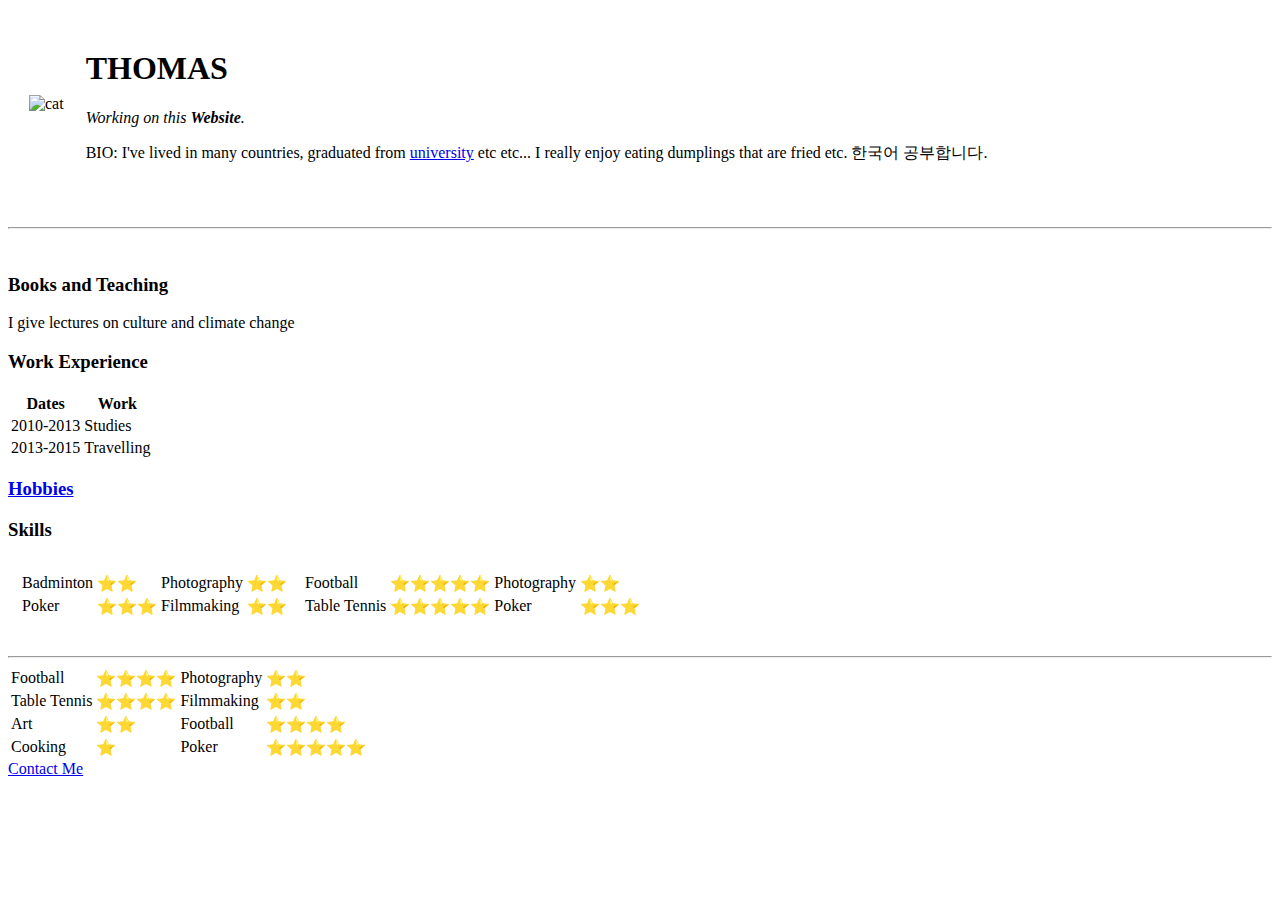
==== index.html @ a18e3b92 "adding files" ====
<!DOCTYPE html>
<html lang="en">

<head>
    <meta charset="UTF-8">
    <meta http-equiv="X-UA-Compatible" content="IE=edge">
    <meta name="viewport" content="width=device-width, initial-scale=1.0">
    <title>Thomas🚀Ω</title>
</head>

<body>
    <table cellspacing=20>
        <tr>
            <td>
                <img src="https://static01.nyt.com/images/2021/09/14/science/07CAT-STRIPES/07CAT-STRIPES-superJumbo.jpg?quality=75&auto=webpƒ"
                    alt="cat" width=400 height=400>
            </td>
            <td>
                <h1>THOMAS</h1>
                <p><em>Working on this <strong>Website</strong>.</em></p>
                <p>BIO: I've lived in many countries, graduated from <a href="https://www.google.com/">university</a>
                    etc etc... I really enjoy eating
                    dumplings that are fried etc. 한국어 공부합니다.
                </p>
            </td>
        </tr>
    </table>


    <br>
    <hr>
    <br>
    <h3>Books and Teaching</h3>
    <p>I give lectures on culture and climate change</p>
    <h3>Work Experience</h3>
    <table>
        <thead>
            <tr>
                <th>Dates</th>
                <th>Work</th>
            </tr>
        </thead>
        <tbody></tbody>
        <tfoot></tfoot>
        <tr>
            <td>2010-2013</td>
            <td>Studies</td>
        </tr>
        <tr>
            <td>2013-2015</td>
            <td>Travelling</td>
        </tr>
    </table>

    <a href=hobbies.html>
        <h3>Hobbies</h3>
    </a>

    <h3>Skills</h3>
    <table cellspacing=10>

        <tr>
            <td>
                <table>
                    <tr>
                        <td>Badminton</td>
                        <td> ⭐️⭐️</td>
                        <td>Photography</td>
                        <td>⭐️⭐️</td>
                    </tr>
                    <tr>
                        <td>Poker</td>
                        <td> ⭐️⭐️⭐️</td>
                        <td>Filmmaking</td>
                        <td>⭐️⭐️</td>
                    </tr>
                </table>
            </td>
            <td>
                <table>
                    <tr>
                        <td>Football</td>
                        <td> ⭐️⭐️⭐️⭐️⭐️</td>
                        <td>Photography</td>
                        <td>⭐️⭐️</td>
                    </tr>
                    <tr>
                        <td>Table Tennis </td>
                        <td>⭐️⭐️⭐️⭐️⭐️</td>
                        <td>Poker</td>
                        <td>⭐️⭐️⭐️</td>
                    </tr>
                </table>
            </td>
        </tr>
    </table>

    <br>
    <hr>

    <table>
        <tr>
            <td>Football</td>
            <td> ⭐️⭐️⭐️⭐️</td>
            <td>Photography</td>
            <td>⭐️⭐️</td>
        </tr>
        <tr>
            <td>Table Tennis</td>
            <td> ⭐️⭐️⭐️⭐️</td>
            <td>Filmmaking</td>
            <td>⭐️⭐️</td>
        </tr>
        <tr>
            <td>Art </td>
            <td>⭐️⭐️</td>
            <td>Football</td>
            <td>⭐️⭐️⭐️⭐️</td>
        </tr>
        <tr>
            <td>Cooking </td>
            <td>⭐️</td>
            <td>Poker</td>
            <td>⭐️⭐️⭐️⭐️⭐️</td>
        </tr>
    </table>





    <a href=contact.html>Contact Me</a>

</html>
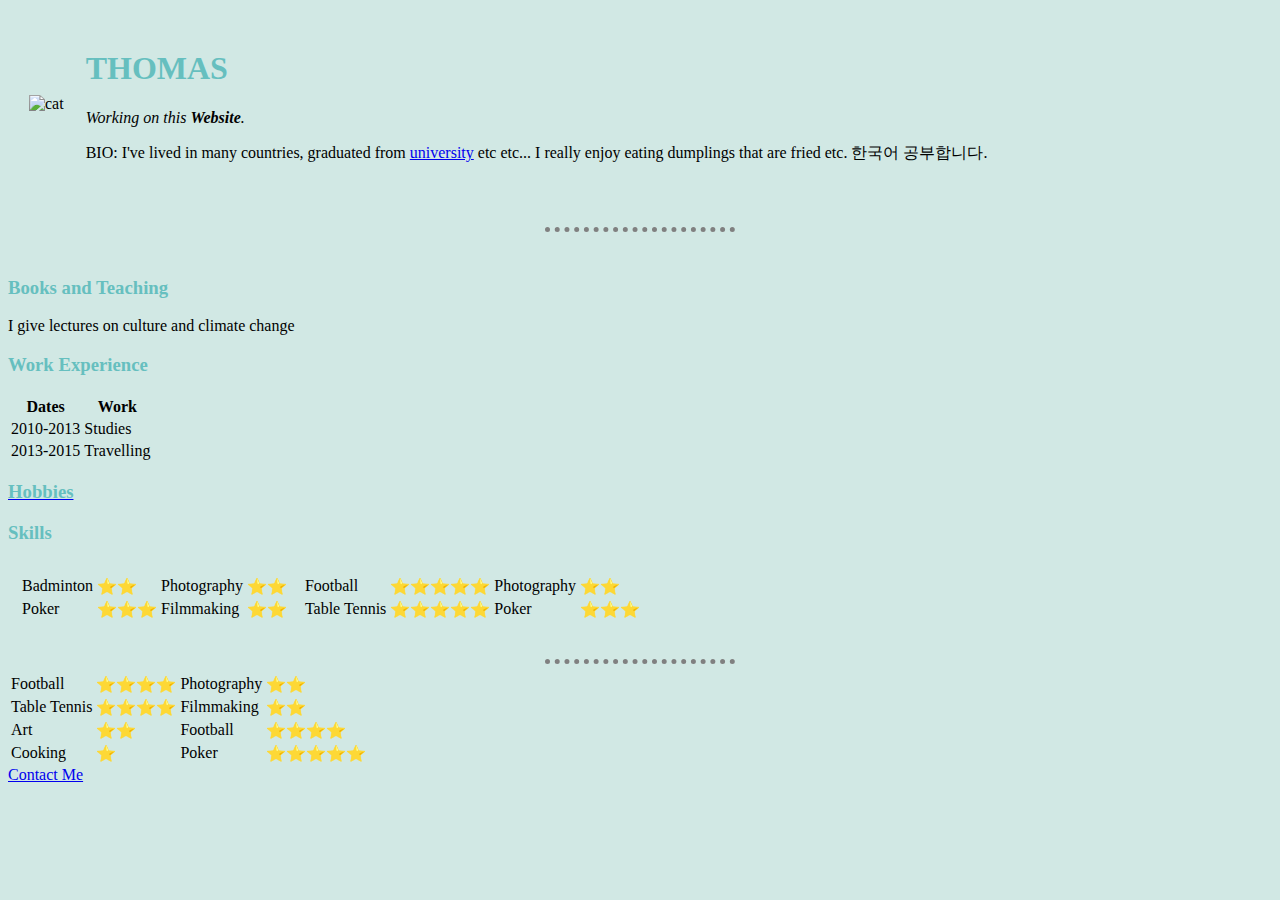
==== commit 45b37b5c: "minor changes" ====
--- a/index.html
+++ b/index.html
@@ -6,6 +6,8 @@
     <meta http-equiv="X-UA-Compatible" content="IE=edge">
     <meta name="viewport" content="width=device-width, initial-scale=1.0">
     <title>Thomas🚀Ω</title>
+    <link rel="stylesheet" href="styles.css">
+
 </head>
 
 <body>
--- a/styles.css
+++ b/styles.css
@@ -0,0 +1,20 @@
+body {
+    background-color: #D1E8E4;
+}
+
+hr {
+    background-color: #D1E8E4;
+    border-style: dotted none none;
+    border-color: grey;
+    border-width: 5px;
+    height: 0px;
+    width: 15%;
+}
+
+h1 {
+    color: #66BFBF;
+}
+
+h3 {
+    color: #66BFBF;
+}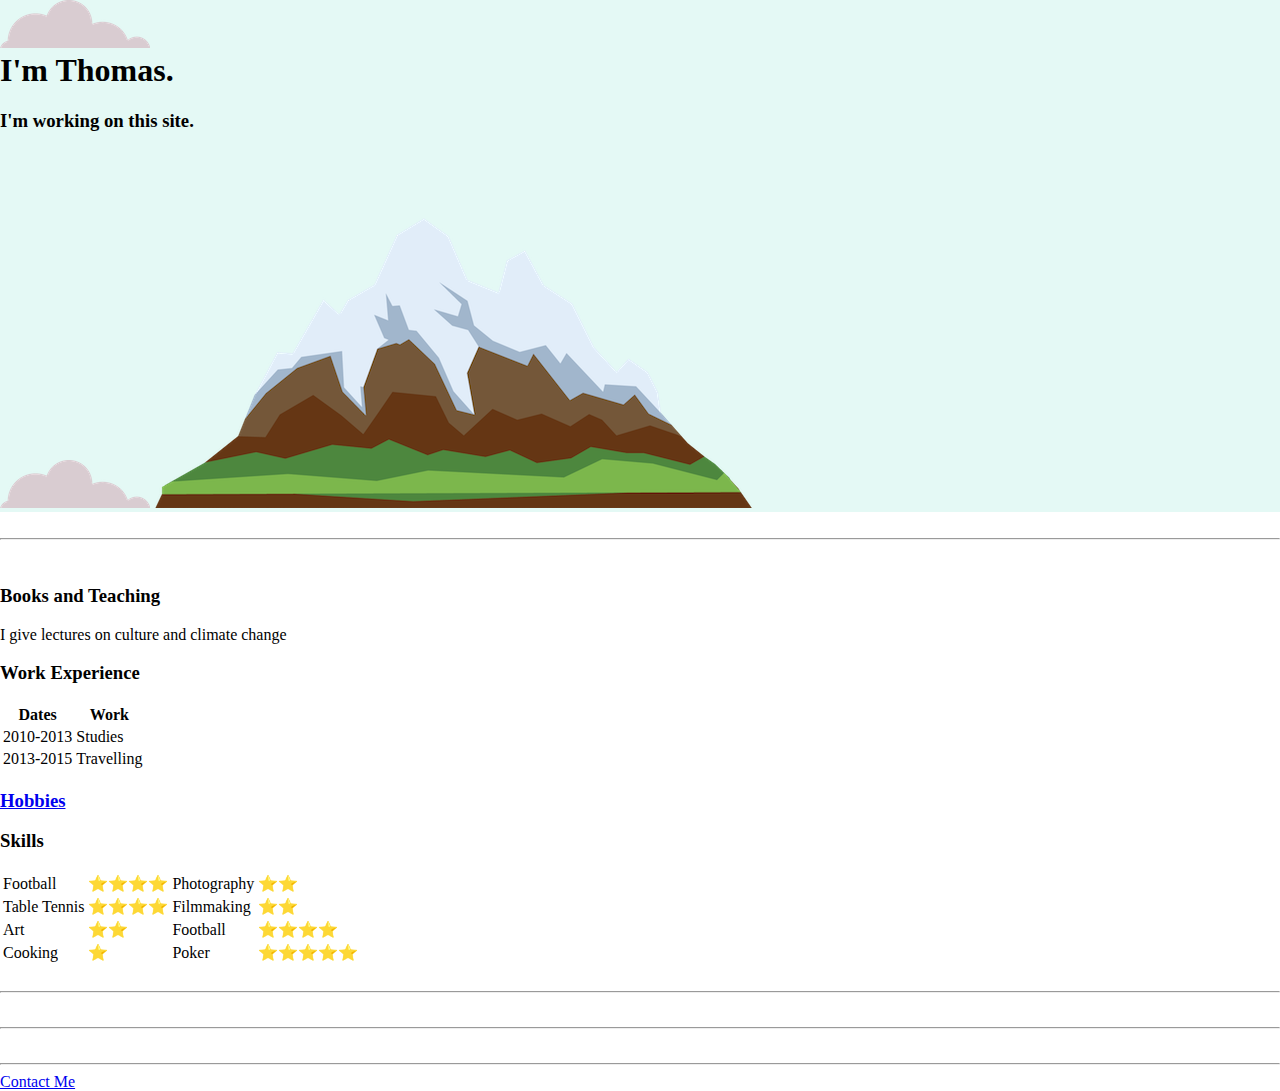
==== commit baf24bb6: "simplied layout" ====
--- a/index.html
+++ b/index.html
@@ -7,15 +7,16 @@
     <meta name="viewport" content="width=device-width, initial-scale=1.0">
     <title>Thomas🚀Ω</title>
     <link rel="stylesheet" href="styles.css">
+    <link rel="icon" href="images/favicon.ico">
 
 </head>
 
 <body>
-    <table cellspacing=20>
+    <!-- <table cellspacing=20>
         <tr>
             <td>
                 <img src="https://static01.nyt.com/images/2021/09/14/science/07CAT-STRIPES/07CAT-STRIPES-superJumbo.jpg?quality=75&auto=webpƒ"
-                    alt="cat" width=400 height=400>
+                    alt="cat" width=350 height=250>
             </td>
             <td>
                 <h1>THOMAS</h1>
@@ -26,7 +27,26 @@
                 </p>
             </td>
         </tr>
-    </table>
+    </table> -->
+
+    <div class="top-container">
+        <img src="images/cloud.png" alt="cloud">
+        <h1>I'm Thomas.</h1>
+        <h3>I'm working on this site.</h3>
+        <img src="images/cloud.png" alt="">
+        <img src="images/mountain.png" alt="">
+    </div>
+
+    <div class="mid-container">
+
+    </div>
+
+    <div class="bot-container">
+
+    </div>
+
+
+
 
 
     <br>
@@ -61,76 +81,43 @@
     <h3>Skills</h3>
     <table cellspacing=10>
 
-        <tr>
-            <td>
-                <table>
-                    <tr>
-                        <td>Badminton</td>
-                        <td> ⭐️⭐️</td>
-                        <td>Photography</td>
-                        <td>⭐️⭐️</td>
-                    </tr>
-                    <tr>
-                        <td>Poker</td>
-                        <td> ⭐️⭐️⭐️</td>
-                        <td>Filmmaking</td>
-                        <td>⭐️⭐️</td>
-                    </tr>
-                </table>
-            </td>
-            <td>
-                <table>
-                    <tr>
-                        <td>Football</td>
-                        <td> ⭐️⭐️⭐️⭐️⭐️</td>
-                        <td>Photography</td>
-                        <td>⭐️⭐️</td>
-                    </tr>
-                    <tr>
-                        <td>Table Tennis </td>
-                        <td>⭐️⭐️⭐️⭐️⭐️</td>
-                        <td>Poker</td>
-                        <td>⭐️⭐️⭐️</td>
-                    </tr>
-                </table>
-            </td>
-        </tr>
-    </table>
+        <table>
+            <tr>
+                <td>Football</td>
+                <td> ⭐️⭐️⭐️⭐️</td>
+                <td>Photography</td>
+                <td>⭐️⭐️</td>
+            </tr>
+            <tr>
+                <td>Table Tennis</td>
+                <td> ⭐️⭐️⭐️⭐️</td>
+                <td>Filmmaking</td>
+                <td>⭐️⭐️</td>
+            </tr>
+            <tr>
+                <td>Art </td>
+                <td>⭐️⭐️</td>
+                <td>Football</td>
+                <td>⭐️⭐️⭐️⭐️</td>
+            </tr>
+            <tr>
+                <td>Cooking </td>
+                <td>⭐️</td>
+                <td>Poker</td>
+                <td>⭐️⭐️⭐️⭐️⭐️</td>
+            </tr>
+        </table>
+        <br>
+        <hr>
+        <img class="cat"
+            src="https://emojipedia-us.s3.dualstack.us-west-1.amazonaws.com/thumbs/320/apple/285/cat_1f408.png" alt="">
+        <br>
+        <hr>
+        <img class="dog"
+            src="https://emojipedia-us.s3.dualstack.us-west-1.amazonaws.com/thumbs/240/apple/285/dog_1f415.png" alt="">
+        <br>
+        <hr>
 
-    <br>
-    <hr>
-
-    <table>
-        <tr>
-            <td>Football</td>
-            <td> ⭐️⭐️⭐️⭐️</td>
-            <td>Photography</td>
-            <td>⭐️⭐️</td>
-        </tr>
-        <tr>
-            <td>Table Tennis</td>
-            <td> ⭐️⭐️⭐️⭐️</td>
-            <td>Filmmaking</td>
-            <td>⭐️⭐️</td>
-        </tr>
-        <tr>
-            <td>Art </td>
-            <td>⭐️⭐️</td>
-            <td>Football</td>
-            <td>⭐️⭐️⭐️⭐️</td>
-        </tr>
-        <tr>
-            <td>Cooking </td>
-            <td>⭐️</td>
-            <td>Poker</td>
-            <td>⭐️⭐️⭐️⭐️⭐️</td>
-        </tr>
-    </table>
-
-
-
-
-
-    <a href=contact.html>Contact Me</a>
+        <a href=contact.html>Contact Me</a>
 
 </html>--- a/styles.css
+++ b/styles.css
@@ -1,9 +1,37 @@
 body {
-    background-color: #D1E8E4;
+    margin: 0;
+}
+
+div {
+    background-color: #E4F9F5;
+}
+
+h1 {
+    margin-top: 0;
+}
+
+.top-container {
+    background-color: #E4F9F5;
+}
+
+.mid-container {
+    background-color: red;
+}
+
+.bot-container {
+    background-color: blue;
+}
+
+
+
+
+
+/* body {
+    background-color: #E4F9F5;
 }
 
 hr {
-    background-color: #D1E8E4;
+    background-color: #E4F9F5;
     border-style: dotted none none;
     border-color: grey;
     border-width: 5px;
@@ -17,4 +45,23 @@
 
 h3 {
     color: #66BFBF;
-}+}
+
+img:hover {
+    background-color: red;
+}
+
+img {
+    border-radius: 50%;
+} */
+
+/* CLASSES */
+
+/* .dog {
+    background-color: royalblue;
+}
+
+.cat {
+    background-color: gold;
+} */
+
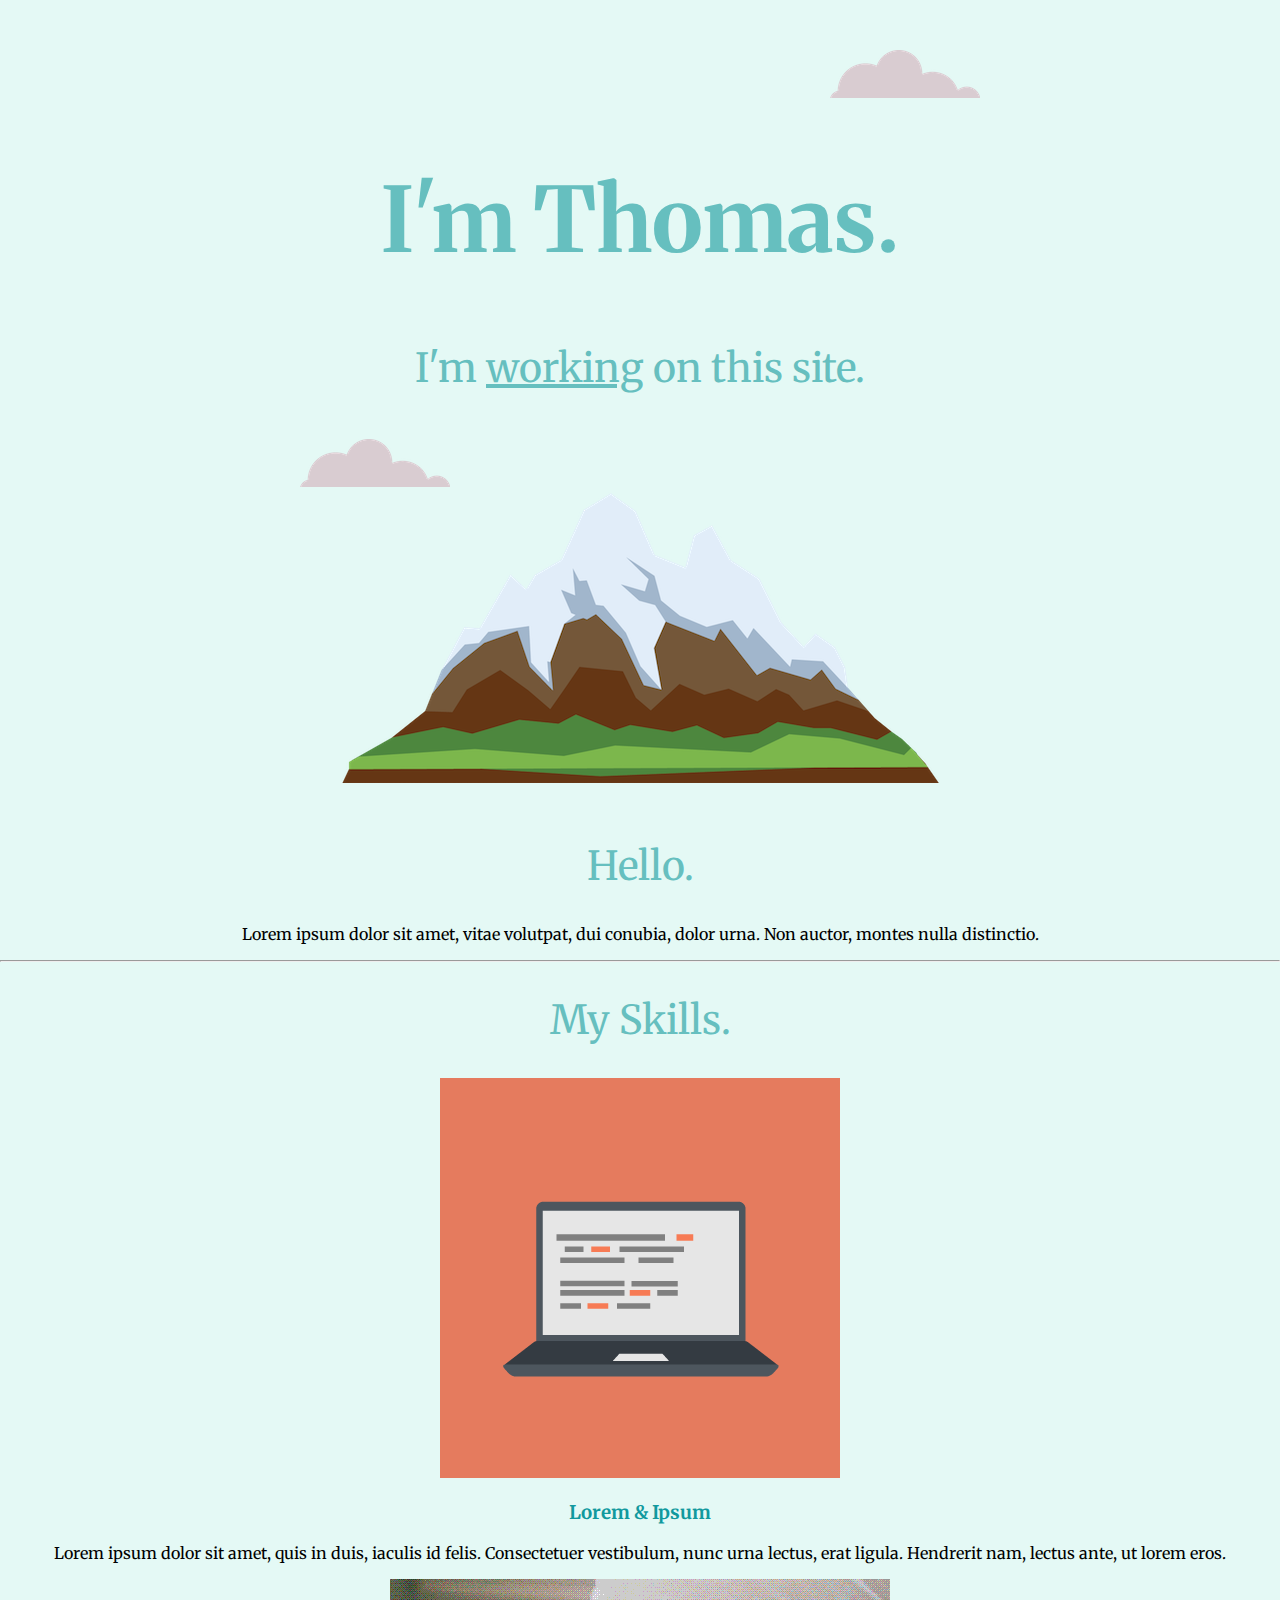
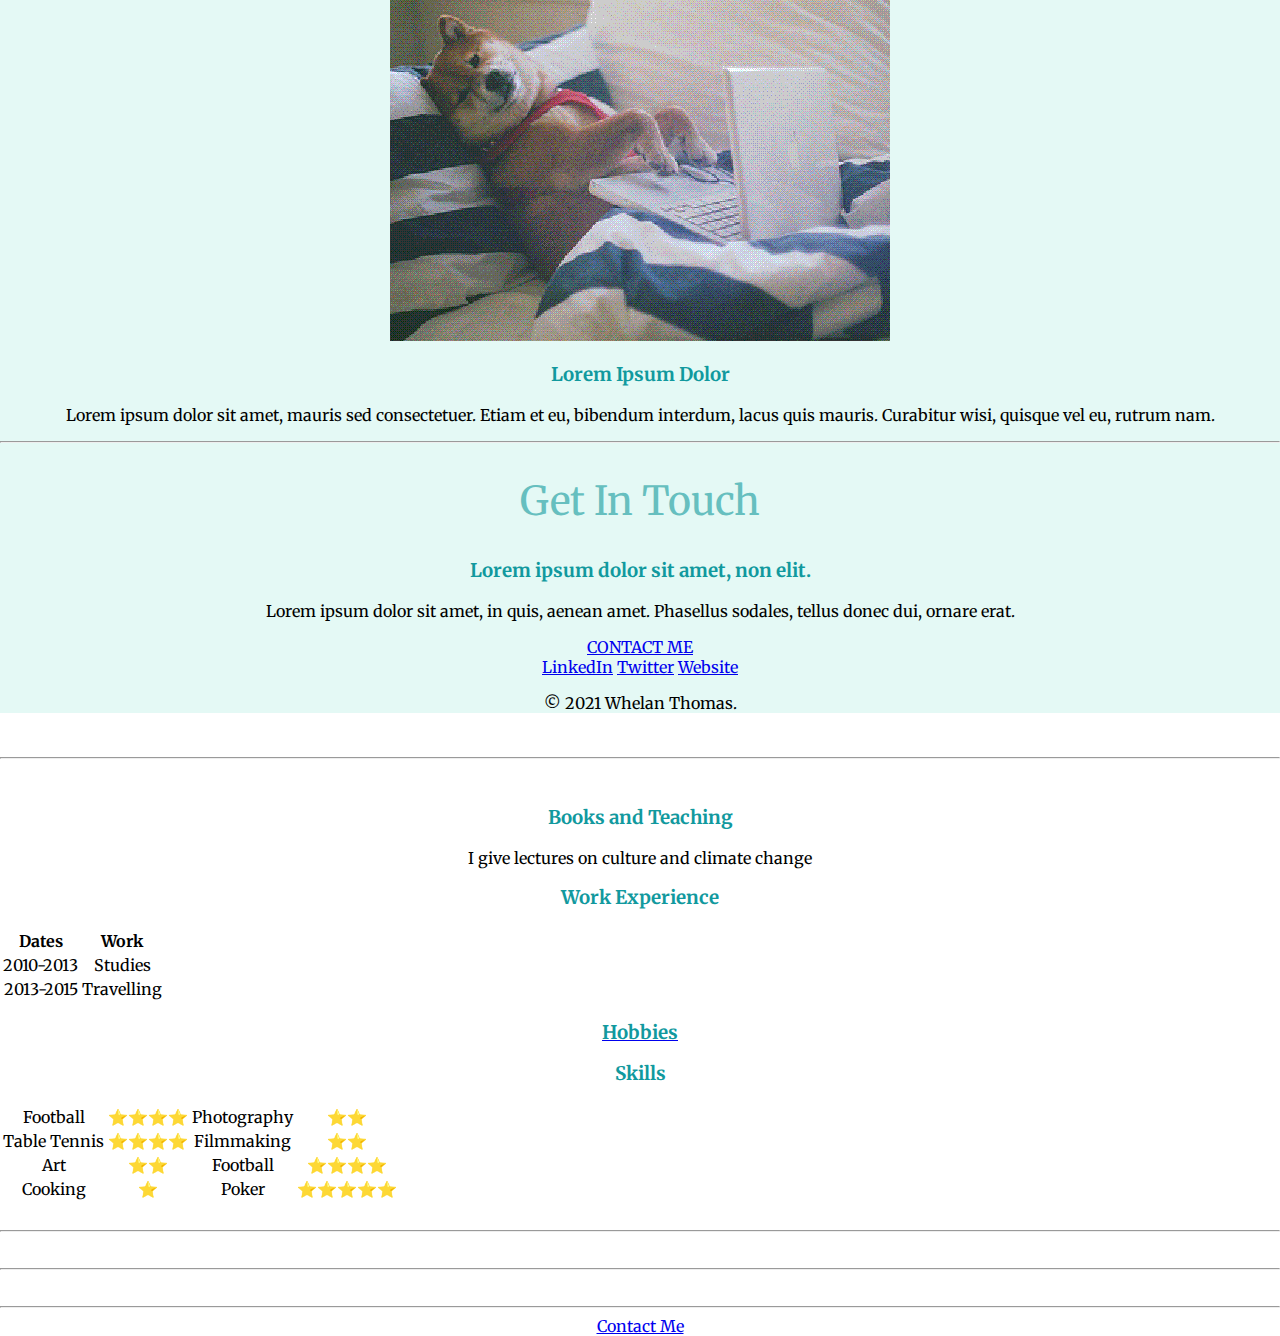
==== commit b99bba06: "added gif + small layout changes" ====
--- a/index.html
+++ b/index.html
@@ -8,6 +8,11 @@
     <title>Thomas🚀Ω</title>
     <link rel="stylesheet" href="styles.css">
     <link rel="icon" href="images/favicon.ico">
+
+    <!-- FONT -->
+    <link rel="preconnect" href="https://fonts.googleapis.com">
+    <link rel="preconnect" href="https://fonts.gstatic.com" crossorigin>
+    <link href="https://fonts.googleapis.com/css2?family=Merriweather&display=swap" rel="stylesheet">
 
 </head>
 
@@ -30,23 +35,59 @@
     </table> -->
 
     <div class="top-container">
-        <img src="images/cloud.png" alt="cloud">
+        <img class="top-cloud" src="images/cloud.png" alt="cloud">
         <h1>I'm Thomas.</h1>
-        <h3>I'm working on this site.</h3>
-        <img src="images/cloud.png" alt="">
+        <h2>I'm <span class="under-line">working</span> on this site.</h2>
+        <img class="bot-cloud" src="images/cloud.png" alt="">
         <img src="images/mountain.png" alt="">
     </div>
 
-    <div class="mid-container">
-
+    <div class="middle-container">
+        <div class="profile">
+            <img src="" alt="">
+            <h2>Hello.</h2>
+            <p>Lorem ipsum dolor sit amet, vitae volutpat, dui conubia, dolor urna. Non auctor, montes nulla distinctio.
+            </p>
+        </div>
+        <hr>
+        <div class="skills">
+            <h2>My Skills.</h2>
+            <div class="skill-row">
+                <img class="" src="images/computer.png" alt="">
+                <h3>Lorem & Ipsum</h3>
+                <p>Lorem ipsum dolor sit amet, quis in duis, iaculis id felis. Consectetuer vestibulum, nunc urna
+                    lectus, erat ligula. Hendrerit nam, lectus ante, ut lorem eros.</p>
+            </div>
+            <div class="skill-row">
+                <img class="" src="images/giphy.gif" alt="">
+                <h3>Lorem Ipsum Dolor</h3>
+                <p>Lorem ipsum dolor sit amet, mauris sed consectetuer. Etiam et eu, bibendum interdum, lacus quis
+                    mauris. Curabitur wisi, quisque vel eu, rutrum nam.</p>
+            </div>
+        </div>
+        <hr>
+        <div class="contact-me">
+            <h2>Get In Touch</h2>
+            <h3>Lorem ipsum dolor sit amet, non elit.</h3>
+            <p>Lorem ipsum dolor sit amet, in quis, aenean amet. Phasellus sodales, tellus donec dui, ornare erat.</p>
+            <a class="btn" href="mailto:name@email.com">CONTACT ME</a>
+        </div>
     </div>
 
-    <div class="bot-container">
 
+    <div class="bottom-container">
+        <a class="footer-link" href="https://www.linkedin.com/">LinkedIn</a>
+        <a class="footer-link" href="https://twitter.com/">Twitter</a>
+        <a class="footer-link" href="https://www.google.com">Website</a>
+        <p>© 2021 Whelan Thomas.</p>
     </div>
 
 
 
+
+
+
+    <!-- OLD STUFF -->
 
 
     <br>
--- a/styles.css
+++ b/styles.css
@@ -1,5 +1,7 @@
 body {
     margin: 0;
+    text-align: center;
+    font-family:'Merriweather', serif;
 }
 
 div {
@@ -7,19 +9,43 @@
 }
 
 h1 {
-    margin-top: 0;
+    color: #66BFBF;
+    font-size: 5.625rem;
+    line-height: 2;
+    margin: 50px auto 0 auto;
+}
+
+h2 {
+    color: #66BFBF;
+    font-size: 2.5rem;
+    font-weight: normal;
+}
+
+h3 {
+    color: #11999E;
 }
 
 .top-container {
     background-color: #E4F9F5;
+    position: relative;
+    padding-top: 80px;
 }
 
-.mid-container {
-    background-color: red;
+
+.top-cloud {
+    position: absolute;
+    right: 300px;
+    top: 50px;
 }
 
-.bot-container {
-    background-color: blue;
+.bot-cloud {
+    position: absolute;
+    left: 300px;
+    bottom: 300px;
+}
+
+.under-line {
+    text-decoration: underline;
 }
 
 
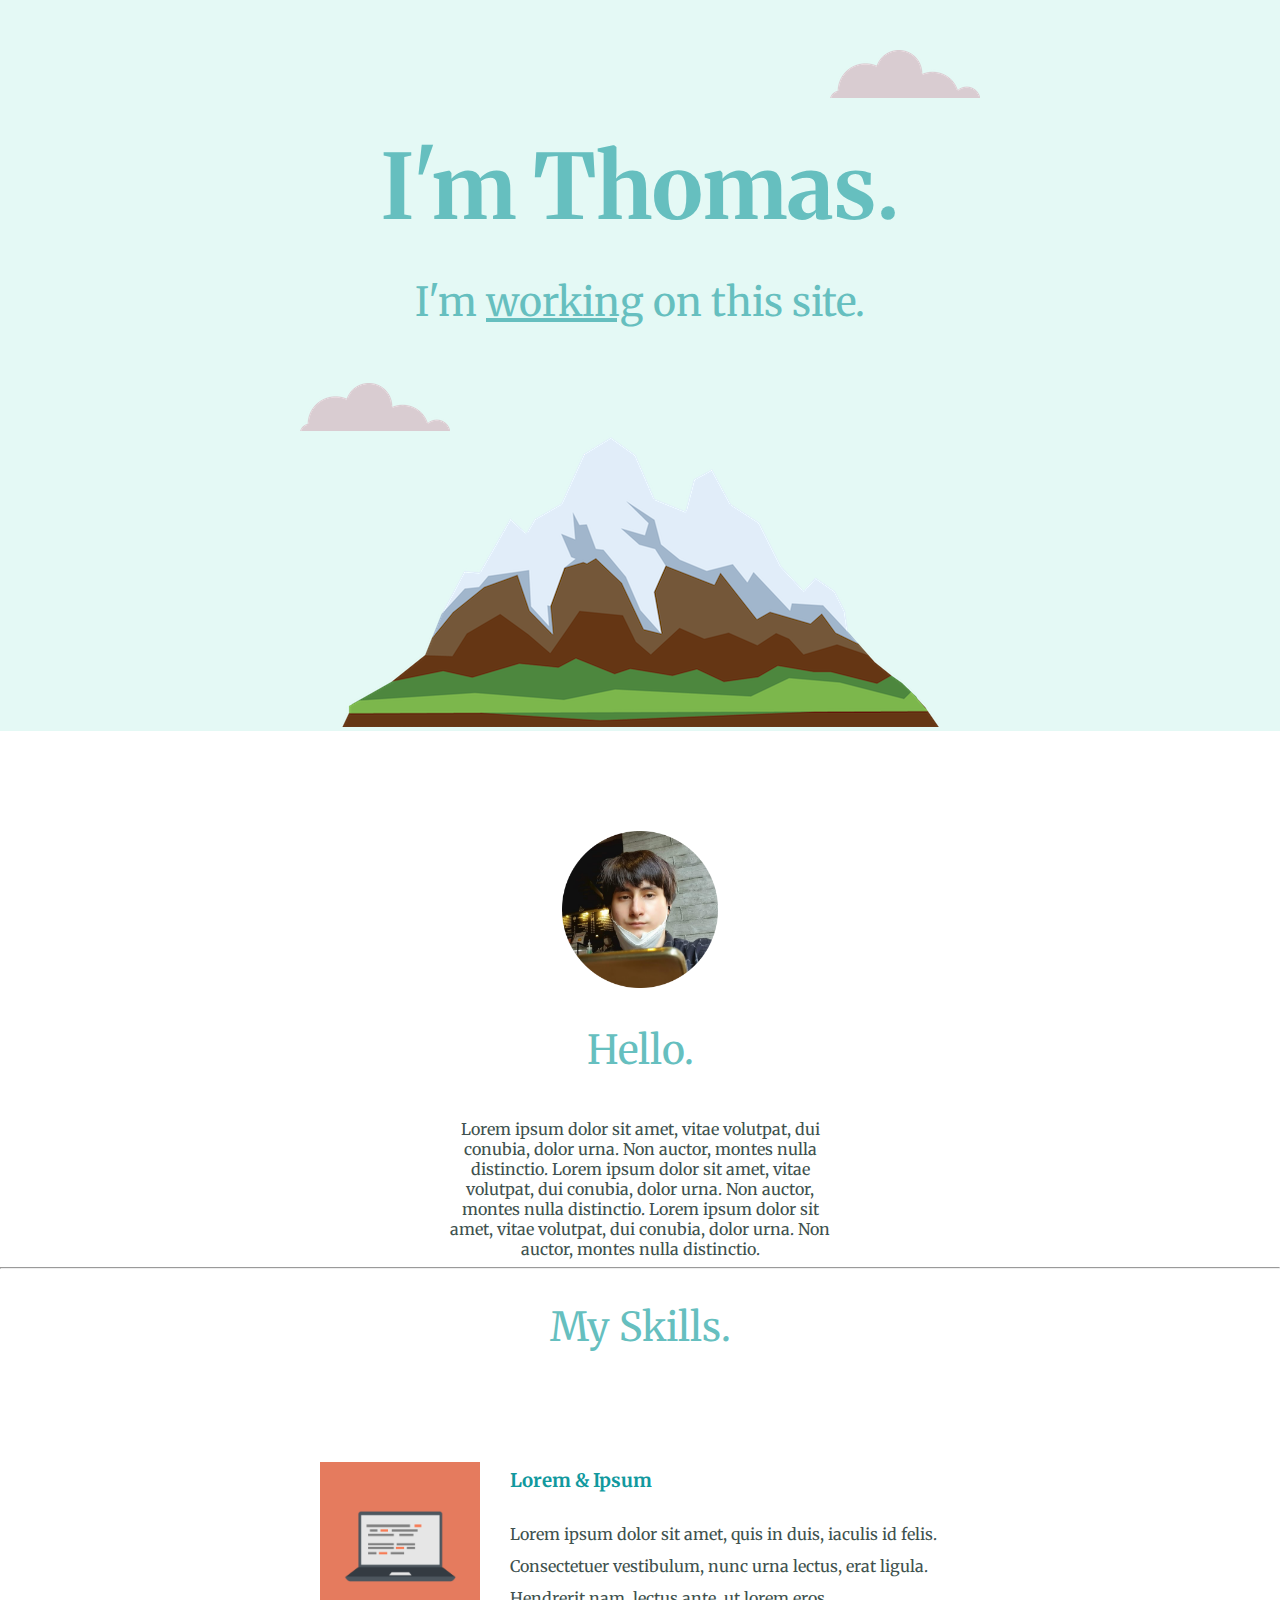
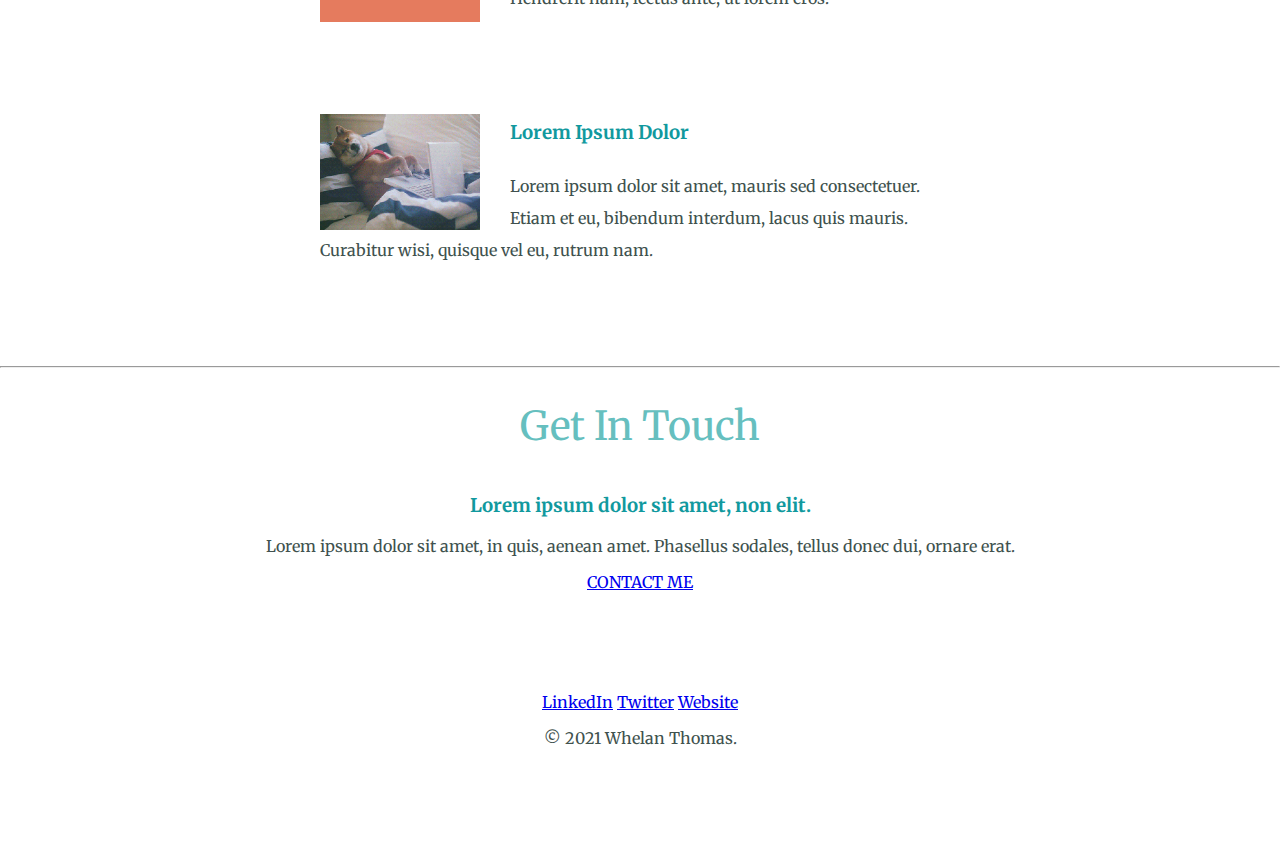
==== commit 894ec9d2: "added picture in profile section" ====
--- a/index.html
+++ b/index.html
@@ -44,22 +44,25 @@
 
     <div class="middle-container">
         <div class="profile">
-            <img src="" alt="">
+            <img class="profile" src="images/pic.png" alt="">
             <h2>Hello.</h2>
-            <p>Lorem ipsum dolor sit amet, vitae volutpat, dui conubia, dolor urna. Non auctor, montes nulla distinctio.
+            <p class="intro">Lorem ipsum dolor sit amet, vitae volutpat, dui conubia, dolor urna. Non auctor, montes
+                nulla distinctio. Lorem ipsum dolor sit amet, vitae volutpat, dui conubia, dolor urna. Non auctor,
+                montes nulla distinctio. Lorem ipsum dolor sit amet, vitae volutpat, dui conubia, dolor urna. Non
+                auctor, montes nulla distinctio.
             </p>
         </div>
         <hr>
         <div class="skills">
             <h2>My Skills.</h2>
             <div class="skill-row">
-                <img class="" src="images/computer.png" alt="">
+                <img class="skill-img" src="images/computer.png" alt="">
                 <h3>Lorem & Ipsum</h3>
                 <p>Lorem ipsum dolor sit amet, quis in duis, iaculis id felis. Consectetuer vestibulum, nunc urna
                     lectus, erat ligula. Hendrerit nam, lectus ante, ut lorem eros.</p>
             </div>
             <div class="skill-row">
-                <img class="" src="images/giphy.gif" alt="">
+                <img class="skill-img" src="images/giphy.gif" alt="">
                 <h3>Lorem Ipsum Dolor</h3>
                 <p>Lorem ipsum dolor sit amet, mauris sed consectetuer. Etiam et eu, bibendum interdum, lacus quis
                     mauris. Curabitur wisi, quisque vel eu, rutrum nam.</p>
@@ -82,13 +85,8 @@
         <p>© 2021 Whelan Thomas.</p>
     </div>
 
-
-
-
-
-
     <!-- OLD STUFF -->
-
+    <!-- 
 
     <br>
     <hr>
@@ -159,6 +157,6 @@
         <br>
         <hr>
 
-        <a href=contact.html>Contact Me</a>
+        <a href=contact.html>Contact Me</a> -->
 
 </html>--- a/styles.css
+++ b/styles.css
@@ -1,17 +1,14 @@
 body {
+    color: #40514E;
     margin: 0;
     text-align: center;
     font-family:'Merriweather', serif;
 }
 
-div {
-    background-color: #E4F9F5;
-}
 
 h1 {
     color: #66BFBF;
     font-size: 5.625rem;
-    line-height: 2;
     margin: 50px auto 0 auto;
 }
 
@@ -19,11 +16,13 @@
     color: #66BFBF;
     font-size: 2.5rem;
     font-weight: normal;
+    padding-bottom: 10px;
 }
 
 h3 {
     color: #11999E;
 }
+
 
 .top-container {
     background-color: #E4F9F5;
@@ -31,6 +30,13 @@
     padding-top: 80px;
 }
 
+.middle-container {
+    margin: 100px 0;
+}
+
+.bottom-container {
+    margin: 100px 0;
+}
 
 .top-cloud {
     position: absolute;
@@ -48,9 +54,29 @@
     text-decoration: underline;
 }
 
+.skill-row {
+    width: 50%;
+    margin: 100px auto;
+    text-align: left;
+    line-height: 2;
+}
+
+.skill-img {
+    width: 25%;
+    float: left;
+    margin-right: 30px;
+}
+
+.profile {
+    width: 35%;
+    margin: 0 auto;
+}
 
 
-
+.intro {
+    width: 90%;
+    margin: 0 auto;
+}
 
 /* body {
     background-color: #E4F9F5;
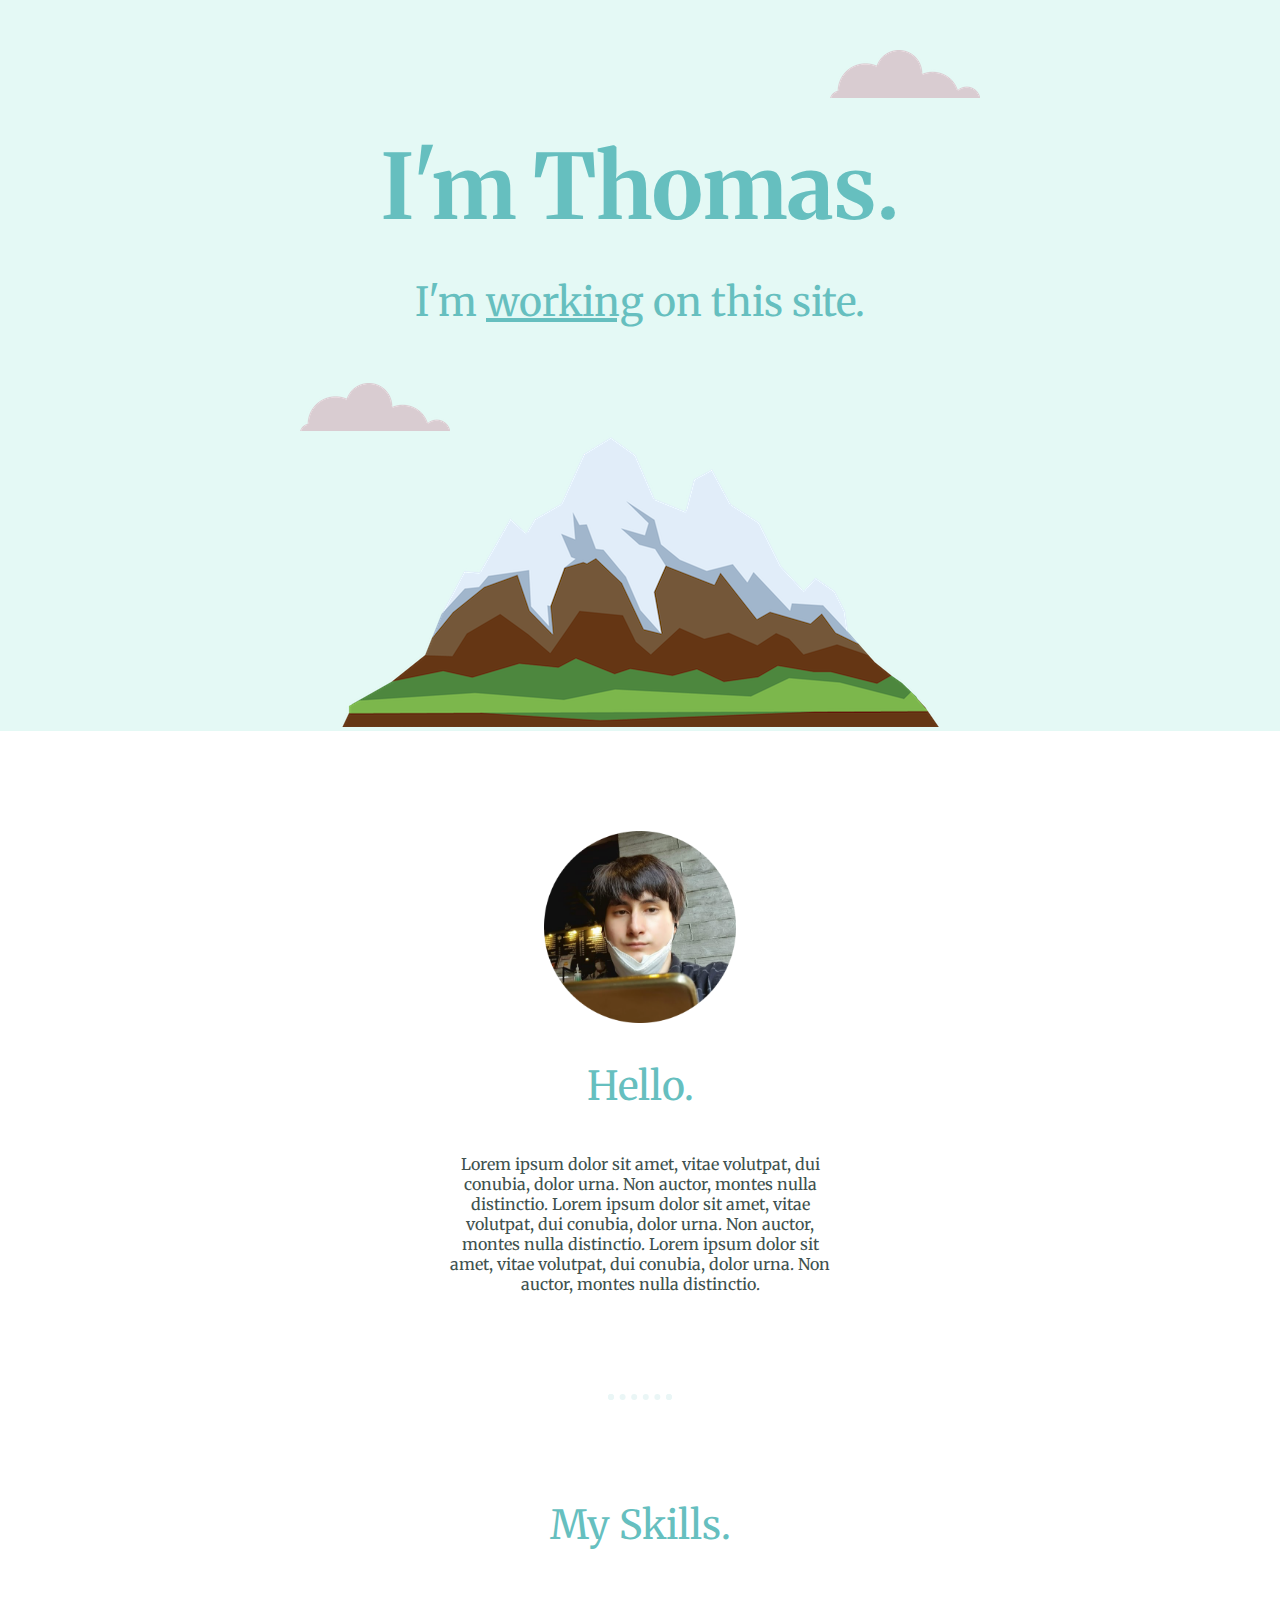
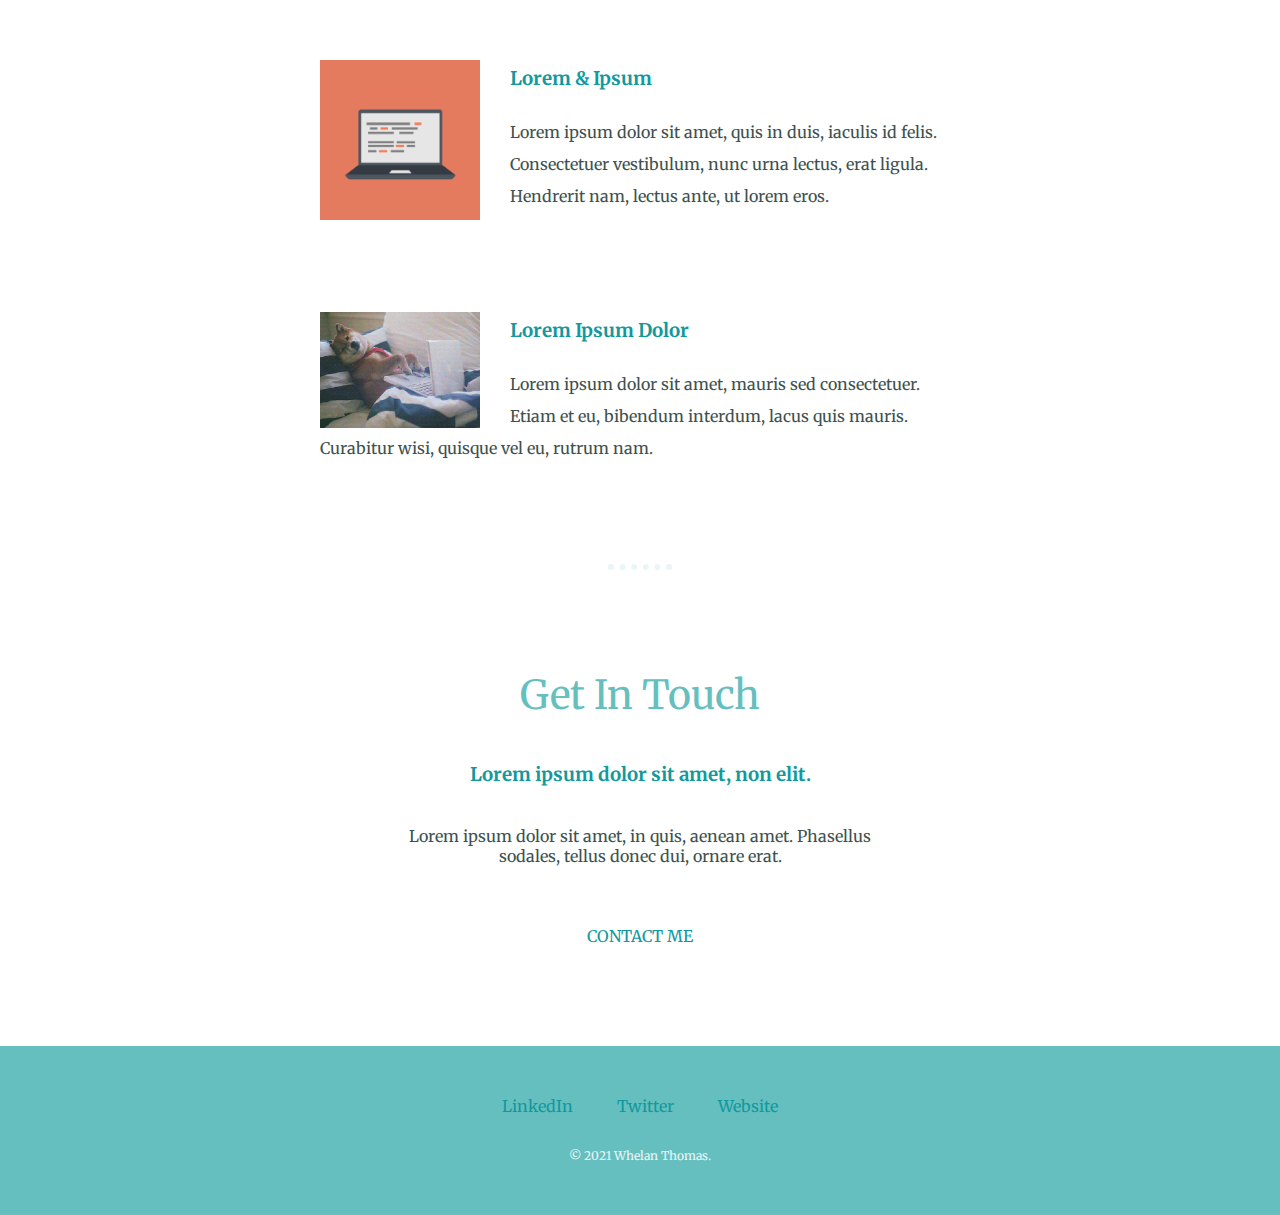
==== commit ad7cbfe9: "completed design" ====
--- a/index.html
+++ b/index.html
@@ -44,7 +44,7 @@
 
     <div class="middle-container">
         <div class="profile">
-            <img class="profile" src="images/pic.png" alt="">
+            <img class="profile-pic" src="images/pic.png" alt="">
             <h2>Hello.</h2>
             <p class="intro">Lorem ipsum dolor sit amet, vitae volutpat, dui conubia, dolor urna. Non auctor, montes
                 nulla distinctio. Lorem ipsum dolor sit amet, vitae volutpat, dui conubia, dolor urna. Non auctor,
@@ -72,7 +72,7 @@
         <div class="contact-me">
             <h2>Get In Touch</h2>
             <h3>Lorem ipsum dolor sit amet, non elit.</h3>
-            <p>Lorem ipsum dolor sit amet, in quis, aenean amet. Phasellus sodales, tellus donec dui, ornare erat.</p>
+            <p class="contact-message">Lorem ipsum dolor sit amet, in quis, aenean amet. Phasellus sodales, tellus donec dui, ornare erat.</p>
             <a class="btn" href="mailto:name@email.com">CONTACT ME</a>
         </div>
     </div>
@@ -82,7 +82,7 @@
         <a class="footer-link" href="https://www.linkedin.com/">LinkedIn</a>
         <a class="footer-link" href="https://twitter.com/">Twitter</a>
         <a class="footer-link" href="https://www.google.com">Website</a>
-        <p>© 2021 Whelan Thomas.</p>
+        <p class="copyright">© 2021 Whelan Thomas.</p>
     </div>
 
     <!-- OLD STUFF -->
--- a/styles.css
+++ b/styles.css
@@ -23,6 +23,12 @@
     color: #11999E;
 }
 
+hr {
+    border: dotted #EAF6F6 6px;
+    border-bottom: none;
+    width: 4%;
+    margin: 100px auto;
+}
 
 .top-container {
     background-color: #E4F9F5;
@@ -35,7 +41,10 @@
 }
 
 .bottom-container {
-    margin: 100px 0;
+    background-color: #66BFBF;
+    margin: 100px 0 0;
+    padding: 50px 0 20px;
+    
 }
 
 .top-cloud {
@@ -67,15 +76,34 @@
     margin-right: 30px;
 }
 
-.profile {
-    width: 35%;
+.profile-pic {
+    width: 15%;
     margin: 0 auto;
 }
 
+.intro {
+    width: 30%;
+    margin: auto;
+}
 
-.intro {
-    width: 90%;
-    margin: 0 auto;
+.contact-message {
+    width: 40%;
+    margin: 40px auto 60px;
+}
+
+a{
+    color: #11999E;
+    margin: 10px 20px;
+    text-decoration: none;
+}
+a:hover {
+    color: white;
+}
+
+.copyright {
+    color: #EAF6F6;
+    font-size: 0.75rem;
+    padding: 20px 0;
 }
 
 /* body {
